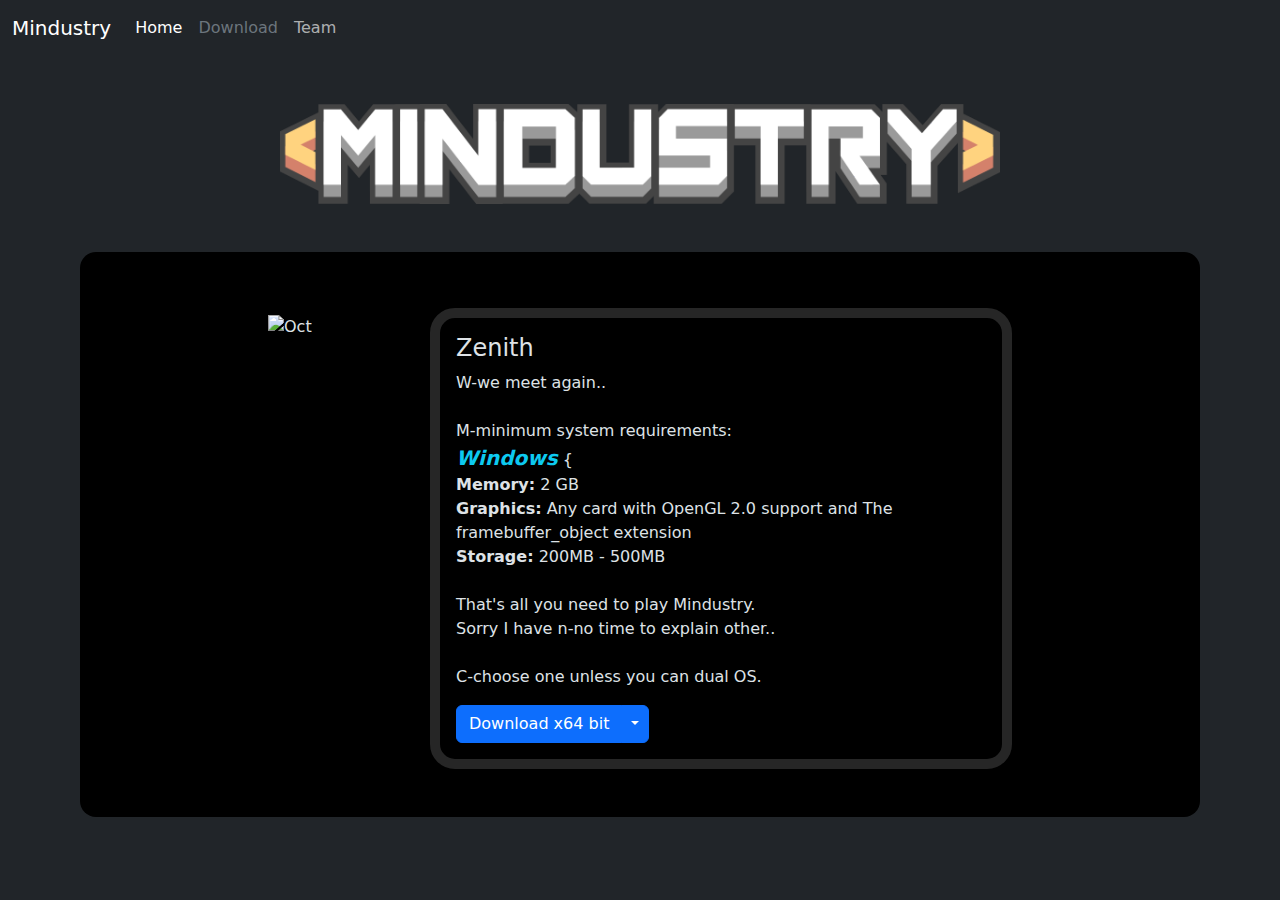
==== download/index.html @ c8caf889 "Add new page and fix some errors" ====
<!DOCTYPE html>
<html data-bs-theme="dark" lang="en">

<head>
    <meta charset="utf-8">
    <meta name="viewport" content="width=device-width, initial-scale=1.0, shrink-to-fit=no">
    <title>Mindustry EN - Home</title>
    <link rel="stylesheet" href="../assets/bootstrap/css/bootstrap.min.css">
    <link rel="stylesheet" href="../assets/css/animate.min.css">
    <link rel="stylesheet" href="../assets/css/main.css">
</head>

<body>
    <nav class="navbar navbar-expand-md bg-body">
        <div class="container-fluid"><a class="navbar-brand" href="../index.html">Mindustry</a><button data-bs-toggle="collapse" class="navbar-toggler" data-bs-target="#navcol-1"><span class="visually-hidden">Toggle navigation</span><span class="navbar-toggler-icon"></span></button>
            <div class="collapse navbar-collapse" id="navcol-1">
                <ul class="navbar-nav">
                    <li class="nav-item"><a class="nav-link active" href="../index.html">Home</a></li>
                    <li class="nav-item"><a class="nav-link link-secondary" href="#">Download</a></li>
                    <li class="nav-item"><a class="nav-link" href="#">Team</a></li>
                </ul>
            </div>
        </div>
    </nav>
    <header style="text-align: center;position: static;"><img data-bss-disabled-mobile="true" class="bounce animated banner" src="../assets/img/logo.png" style="border-style: none;" alt="Logo"></header>
    <div class="rediv" style="background: var(--bs-black);">
        <div class="container" style="padding: 0;">
            <div style="display: block;position: static;">
                <div class="row">
                    <div class="col-7 col-md-2 col-lg-8 char-icon" style="padding: 0;"><img src="../assets/img/zenith-hurts.gif" style="margin-top: 10%;" width="150" height="150" alt="Oct"></div>
                    <div class="col" style="padding-right: 0;">
                        <div class="card" style="--bs-body-bg: transparent;margin-top: 8px;border-radius: 25px;text-align: left;border-width: 10.8px;">
                            <div class="card-body" style="padding-top: 16px;--bs-body-bg: var(--bs-secondary-bg);">
                                <h4 class="card-title">Zenith</h4>
                                <p class="card-text">W-we meet again..<br><br>M-minimum system requirements:<br><strong style="font-size: 20px;font-style: italic;color: var(--bs-info);">Windows</strong>&nbsp;{<br><strong>Memory:</strong>&nbsp;2 GB<br><strong>Graphics:</strong>&nbsp;Any card with OpenGL 2.0 support and The framebuffer_object extension<br><strong>Storage:</strong>&nbsp;200MB - 500MB<br><br>That's all you need to play Mindustry.<br>Sorry I have n-no time to explain other..<br><br>C-choose one unless you can dual OS.</p>
                                <div class="btn-group"><button class="btn btn-primary" type="button">Download x64 bit</button><button class="btn btn-primary dropdown-toggle dropdown-toggle-split" data-bs-toggle="dropdown" aria-expanded="false" type="button"></button>
                                    <div class="dropdown-menu"><a class="dropdown-item" href="#">Windows x32 bit</a><a class="dropdown-item" href="#">Mac OS</a><a class="dropdown-item" href="#">Linux x64 bit</a><a class="dropdown-item" href="#">Android</a><a class="dropdown-item" href="#">Server [Windows]</a></div>
                                </div>
                            </div>
                        </div>
                    </div>
                </div>
            </div>
        </div>
    </div>
    <script src="../assets/bootstrap/js/bootstrap.min.js"></script>
    <script src="../assets/js/bs-init.js"></script>
    <script src="../assets/js/main.js"></script>
</body>

</html>
---- assets/css/main.css ----
@media (max-width: 1200px) {
  .dev-head img .char-icon {
    width: 10%;
    height: auto;
  }
}

@media (max-width: 1200px) {
  .dev-head div .rediv {
    margin-left: 1rem;
    margin-right: 1rem;
  }
}

@media (max-width: 600px) {
  .rediv {
    margin-left: 1rem;
    margin-right: 1rem;
  }
}

@media (min-width: 768px) {
  .rediv {
    margin-left: 5rem;
    margin-right: 5rem;
  }
}

@media (min-width: 768px) {
  .container {
    max-width: 720px;
  }
}

@media (max-width: 768px) {
  .container {
    max-width: 90%;
  }
}

@media (max-width: 300px) {
  .container, .char-icon {
    width: 60%;
  }
}

@media (max-width: 300px) {
  .char-icon {
    width: 50px;
    height: 50px;
  }
}

@media (min-width: 576px) {
  .char-icon {
    width: 150px;
    height: 150px;
  }
}

@media (min-width: 500px) {
  .left-head {
    display: none;
  }
}

@media (max-width: 500px) {
  .right-head {
    display: none;
  }
}

@media (min-width: 768px) {
  .banner {
    width: 720px;
    height: auto;
  }
}

@media (max-width: 767px) {
  .banner {
    width: 70%;
  }
}

@media (min-width: 576px) {
  header {
    padding-top: 3rem;
    padding-bottom: 3rem;
  }
}

@media (max-width: 500px) {
  header {
    padding-top: 2rem;
    padding-bottom: 2rem;
  }
}

@media (min-width: 500px) {
  .left-head {
    display: none;
  }
}

.white-icon {
  filter: invert(0%) sepia(100%) saturate(0%) hue-rotate(0deg) brightness(100%) contrast(1000%);
}

.btn {
}

.rediv {
  padding-top: 3rem;
  padding-bottom: 3rem;
  border-radius: 1rem;
}

.flip-x {
  transform: scaleX(-1);
}
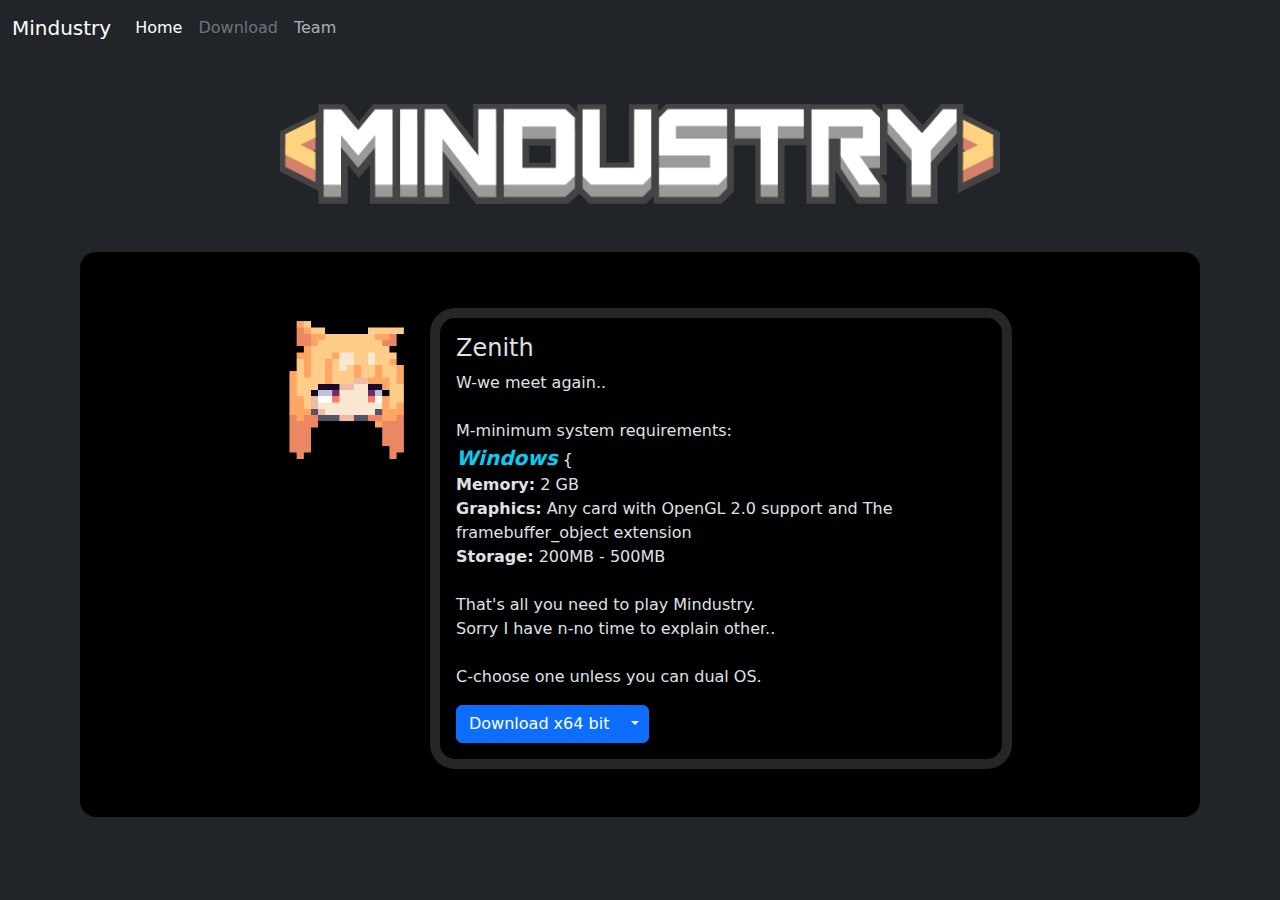
==== commit f8a826e5: "Fix it" ====
--- a/download/index.html
+++ b/download/index.html
@@ -27,7 +27,7 @@
         <div class="container" style="padding: 0;">
             <div style="display: block;position: static;">
                 <div class="row">
-                    <div class="col-7 col-md-2 col-lg-8 char-icon" style="padding: 0;"><img src="../assets/img/zenith-hurts.gif" style="margin-top: 10%;" width="150" height="150" alt="Oct"></div>
+                    <div class="col-7 col-md-2 col-lg-8 char-icon" style="padding: 0;"><img src="../assets/img/character/zenith-hurts.gif" style="margin-top: 10%;" width="150" height="150" alt="Oct"></div>
                     <div class="col" style="padding-right: 0;">
                         <div class="card" style="--bs-body-bg: transparent;margin-top: 8px;border-radius: 25px;text-align: left;border-width: 10.8px;">
                             <div class="card-body" style="padding-top: 16px;--bs-body-bg: var(--bs-secondary-bg);">
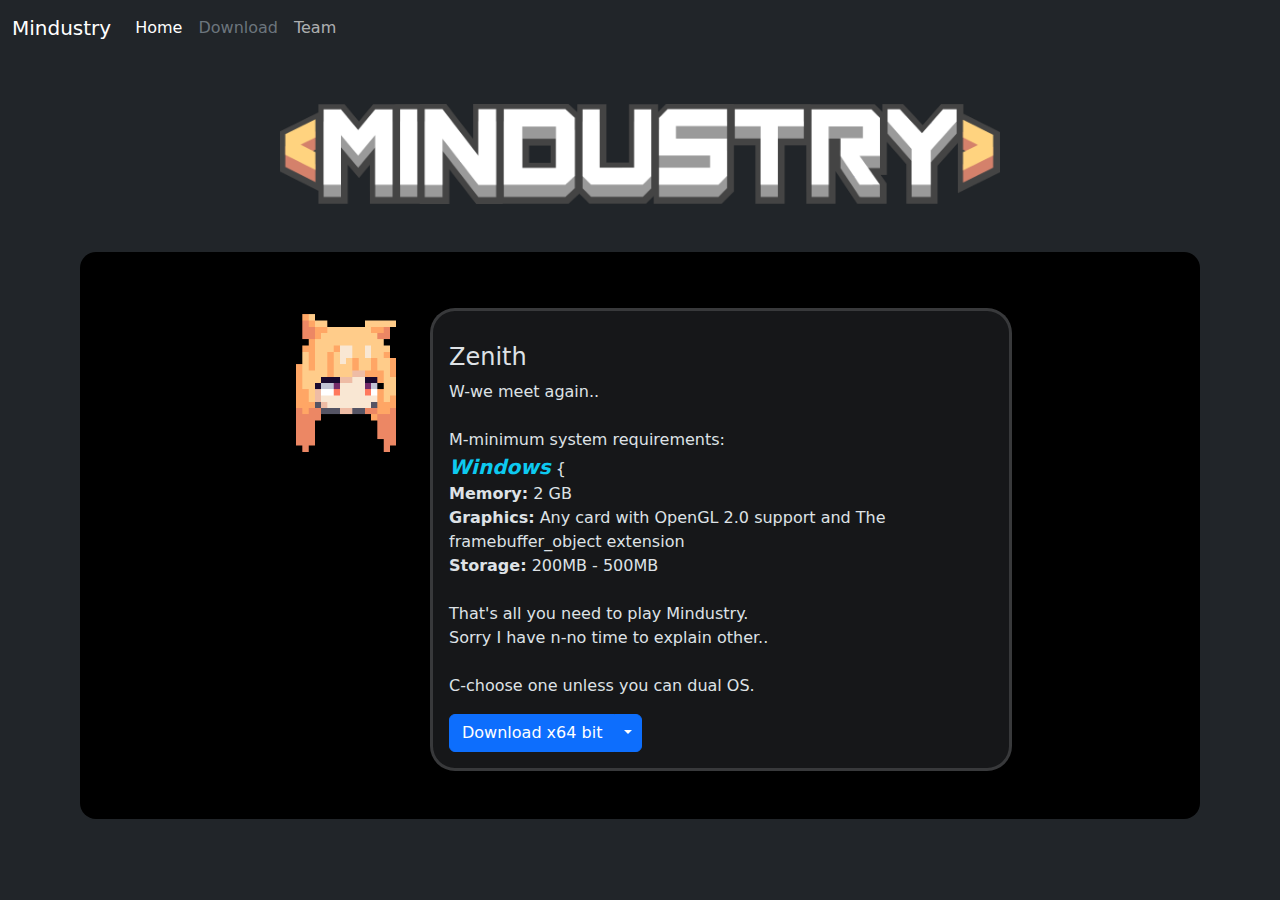
==== commit 4e43e169: "Refix device size" ====
--- a/download/index.html
+++ b/download/index.html
@@ -6,7 +6,9 @@
     <meta name="viewport" content="width=device-width, initial-scale=1.0, shrink-to-fit=no">
     <title>Mindustry EN - Home</title>
     <link rel="stylesheet" href="../assets/bootstrap/css/bootstrap.min.css">
+    <link rel="stylesheet" href="../assets/css/bs-theme-overrides.css">
     <link rel="stylesheet" href="../assets/css/animate.min.css">
+    <link rel="stylesheet" href="../assets/css/chat-sys.css">
     <link rel="stylesheet" href="../assets/css/main.css">
 </head>
 
@@ -27,9 +29,9 @@
         <div class="container" style="padding: 0;">
             <div style="display: block;position: static;">
                 <div class="row">
-                    <div class="col-7 col-md-2 col-lg-8 char-icon" style="padding: 0;"><img src="../assets/img/character/zenith-hurts.gif" style="margin-top: 10%;" width="150" height="150" alt="Oct"></div>
-                    <div class="col" style="padding-right: 0;">
-                        <div class="card" style="--bs-body-bg: transparent;margin-top: 8px;border-radius: 25px;text-align: left;border-width: 10.8px;">
+                    <div class="col-5 col-md-2 col-lg-5 char-icon" style="padding: 0;"><img src="../assets/img/character/zenith-hurts.gif" style="margin-top: 10%;" width="150" height="150" alt="Oct"></div>
+                    <div class="col-sm" style="padding-right: 0;">
+                        <div class="card chat-box">
                             <div class="card-body" style="padding-top: 16px;--bs-body-bg: var(--bs-secondary-bg);">
                                 <h4 class="card-title">Zenith</h4>
                                 <p class="card-text">W-we meet again..<br><br>M-minimum system requirements:<br><strong style="font-size: 20px;font-style: italic;color: var(--bs-info);">Windows</strong>&nbsp;{<br><strong>Memory:</strong>&nbsp;2 GB<br><strong>Graphics:</strong>&nbsp;Any card with OpenGL 2.0 support and The framebuffer_object extension<br><strong>Storage:</strong>&nbsp;200MB - 500MB<br><br>That's all you need to play Mindustry.<br>Sorry I have n-no time to explain other..<br><br>C-choose one unless you can dual OS.</p>
--- a/assets/css/chat-sys.css
+++ b/assets/css/chat-sys.css
@@ -0,0 +1,85 @@
+.char-icon {
+  padding: 0;
+  display: flex;
+  justify-content: center;
+  align-items: center;
+}
+
+@media (max-width: 1200px) {
+  .dev-head img .char-icon {
+    width: 10%;
+    height: auto;
+  }
+}
+
+@media (min-width: 576px) {
+  .char-icon {
+    width: 150px;
+    height: 150px;
+  }
+}
+
+@media (max-width: 300px) {
+  .container, .char-icon {
+    width: 60%;
+  }
+}
+
+@media (min-width: 593px) {
+  .left-head {
+    display: none;
+  }
+}
+
+@media (max-width: 592px) {
+  .right-head {
+    display: none;
+  }
+}
+
+.char-icon img {
+  margin: 0;
+  width: 60%;
+  height: auto;
+}
+
+.chat-left {
+  padding-left: 0;
+}
+
+.card, .chat-box {
+  --bs-body-bg: var(--bs-secondary-bg-subtle);
+  margin-top: 8px;
+  border-radius: 25px;
+  text-align: left;
+  border-width: 3px;
+}
+
+.card-body, .chat-box {
+  padding-top: 16px;
+}
+
+.head {
+  display: flex;
+  justify-content: center;
+  align-items: center;
+}
+
+@media (min-width: 500px) {
+  .zen-ouch {
+    margin-top: 10px;
+  }
+}
+
+.head img {
+  max-width: 150px;
+  width: 100%;
+  height: auto;
+}
+
+@media (min-width: 576px) {
+  .char-icon img {
+    width: 100%;
+  }
+}
+
--- a/assets/css/main.css
+++ b/assets/css/main.css
@@ -1,10 +1,3 @@
-@media (max-width: 1200px) {
-  .dev-head img .char-icon {
-    width: 10%;
-    height: auto;
-  }
-}
-
 @media (max-width: 1200px) {
   .dev-head div .rediv {
     margin-left: 1rem;
@@ -38,38 +31,6 @@
   }
 }
 
-@media (max-width: 300px) {
-  .container, .char-icon {
-    width: 60%;
-  }
-}
-
-@media (max-width: 300px) {
-  .char-icon {
-    width: 50px;
-    height: 50px;
-  }
-}
-
-@media (min-width: 576px) {
-  .char-icon {
-    width: 150px;
-    height: 150px;
-  }
-}
-
-@media (min-width: 500px) {
-  .left-head {
-    display: none;
-  }
-}
-
-@media (max-width: 500px) {
-  .right-head {
-    display: none;
-  }
-}
-
 @media (min-width: 768px) {
   .banner {
     width: 720px;
@@ -97,17 +58,8 @@
   }
 }
 
-@media (min-width: 500px) {
-  .left-head {
-    display: none;
-  }
-}
-
 .white-icon {
   filter: invert(0%) sepia(100%) saturate(0%) hue-rotate(0deg) brightness(100%) contrast(1000%);
-}
-
-.btn {
 }
 
 .rediv {
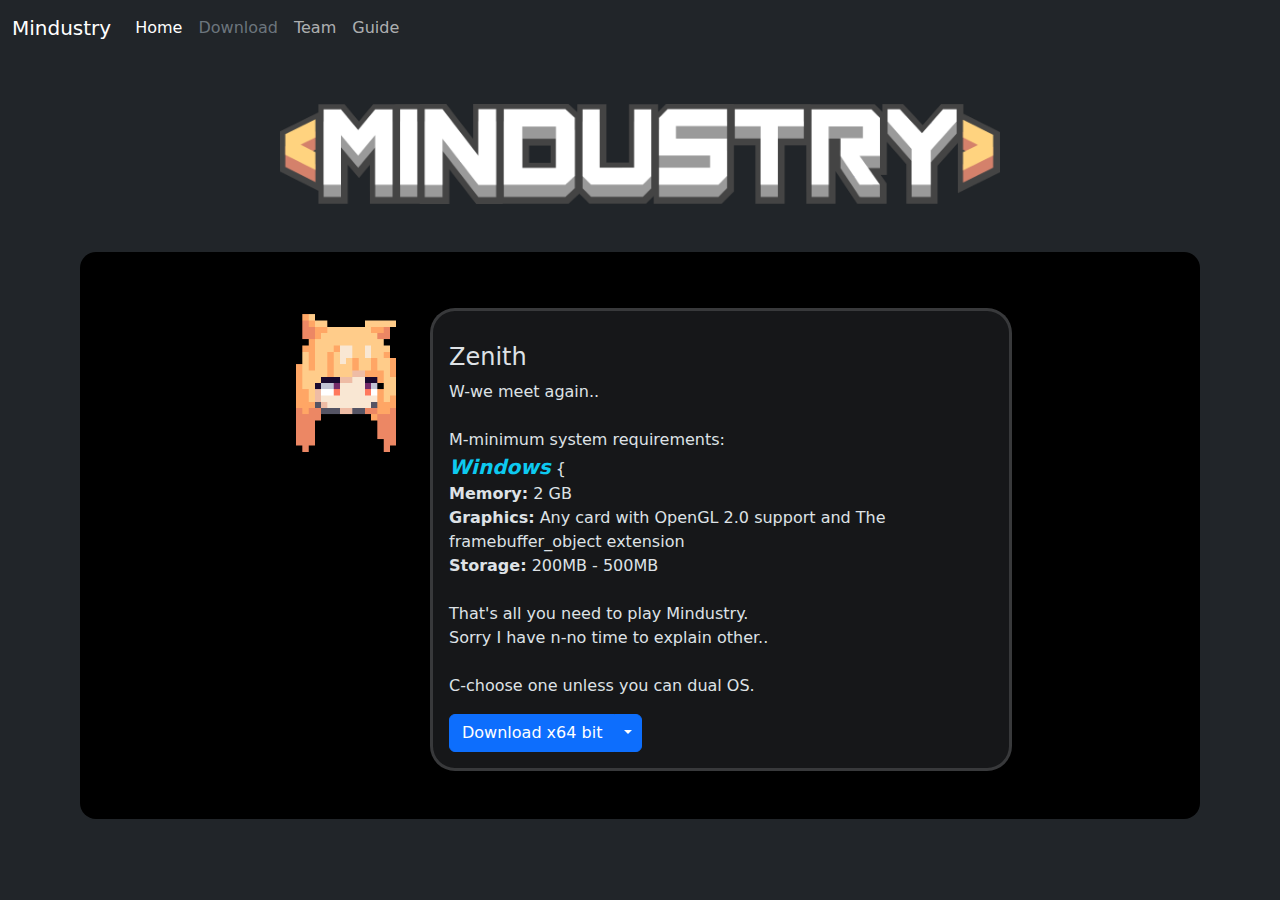
==== commit b761405d: "A-Guide and R-Team Add Guide page and Remove Team page" ====
--- a/download/index.html
+++ b/download/index.html
@@ -20,6 +20,7 @@
                     <li class="nav-item"><a class="nav-link active" href="../index.html">Home</a></li>
                     <li class="nav-item"><a class="nav-link link-secondary" href="#">Download</a></li>
                     <li class="nav-item"><a class="nav-link" href="#">Team</a></li>
+                    <li class="nav-item"><a class="nav-link" href="../guide/">Guide</a></li>
                 </ul>
             </div>
         </div>
